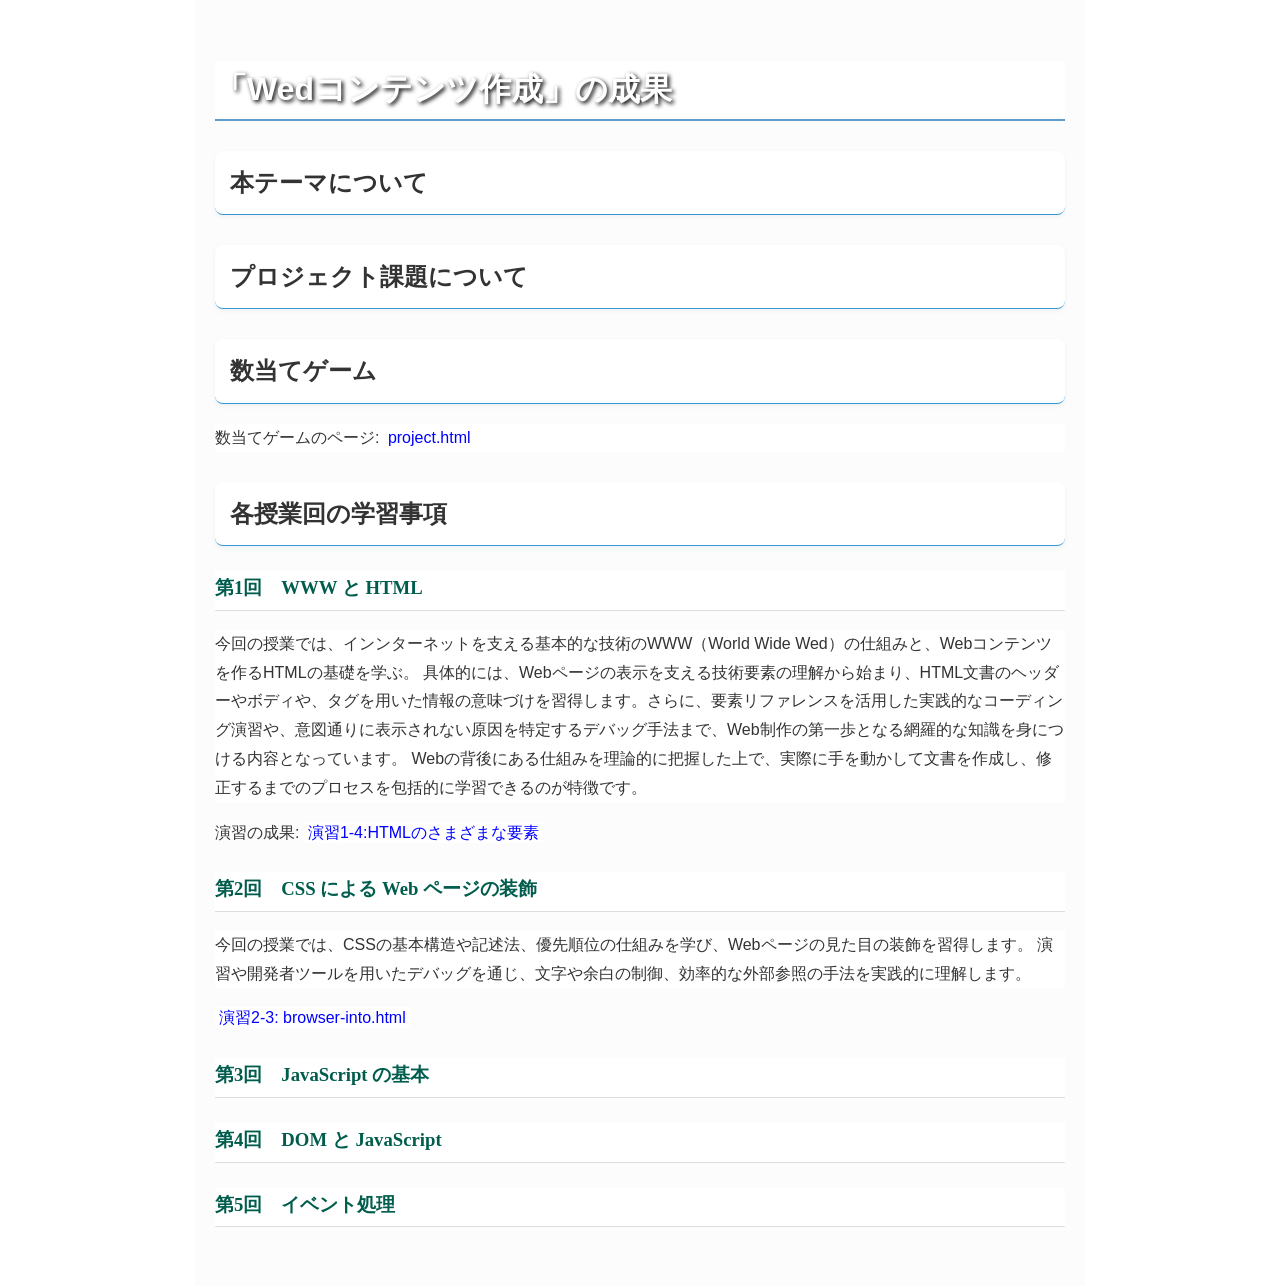
==== index.html @ 0140503f "第3回目演習課題" ====
<!DOCTYPE html>
<html>
  <head>
    <meta charset="utf-8">
    <title>My test page</title>
    <link rel="stylesheet" href="style.css">
  </head>
  <body>
    <h1>「Wedコンテンツ作成」の成果</h1>
    <h2>本テーマについて</h2>
    
    <h2>プロジェクト課題について</h2>

    <h2>数当てゲーム</h2>
    <p>
    数当てゲームのページ:
    <a href="project.html">project.html</a>
    </p>
    <h2>各授業回の学習事項</h2>
    <h3>第1回　WWW と HTML</h3>
    <p>
    今回の授業では、インンターネットを支える基本的な技術のWWW（World Wide Wed）の仕組みと、Webコンテンツを作るHTMLの基礎を学ぶ。
    具体的には、Webページの表示を支える技術要素の理解から始まり、HTML文書のヘッダーやボディや、タグを用いた情報の意味づけを習得します。さらに、要素リファレンスを活用した実践的なコーディング演習や、意図通りに表示されない原因を特定するデバッグ手法まで、Web制作の第一歩となる網羅的な知識を身につける内容となっています。
    Webの背後にある仕組みを理論的に把握した上で、実際に手を動かして文書を作成し、修正するまでのプロセスを包括的に学習できるのが特徴です。
    </p>
    演習の成果:
    <a href="practice-html/elements.html">演習1-4:HTMLのさまざまな要素</a>
    <h3>第2回　CSS による Web ページの装飾</h3>
    <p>
      今回の授業では、CSSの基本構造や記述法、優先順位の仕組みを学び、Webページの見た目の装飾を習得します。
      演習や開発者ツールを用いたデバッグを通じ、文字や余白の制御、効率的な外部参照の手法を実践的に理解します。
    </p>
    <a href="practice-css/browser-intro.html">演習2-3: browser-into.html</a>
    <h3>第3回　JavaScript の基本</h3>
    <h3>第4回　DOM と JavaScript</h3>
    <h3>第5回　イベント処理</h3>
  </body>
</html>
---- style.css ----
* {
    background-color: white;
}

body {
    
    max-width: 850px;
    margin: 0 auto;
    padding: 40px 20px;
    
    
    font-family: "Helvetica Neue", Arial, "Hiragino Kaku Gothic ProN", "Hiragino Sans", Meiryo, sans-serif;
    background-color: #fcfcfc;
    color: #333;
    line-height: 1.8;
}

h1 {
    color: white;
    text-shadow: 2px 2px 4px black;
    border-bottom: solid rgb(96, 157, 206) 2px;
}

h2 {
    background: #fff;
    border-bottom: 1px solid #3498db;
    border-radius: 8px;
    padding: 10px 15px;
    margin-top: 30px;
    box-shadow: 0 2px 5px rgba(0,0,0,0.05);
    
}

h3 {
    color: #005d4d;
    font-family: italic;
    border-bottom: 1px solid #ddd;
    padding-bottom: 5px;
    margin-top: 25px;
}

a {
    transition: all 0.3s ease;
    text-decoration: none;
    padding: 2px 4px;
    border-radius: 3px;
}

a:link {
    color: blue;
}

a:visited {
    color: rebeccapurple;
}

a:hover {
    text-decoration: none;
}
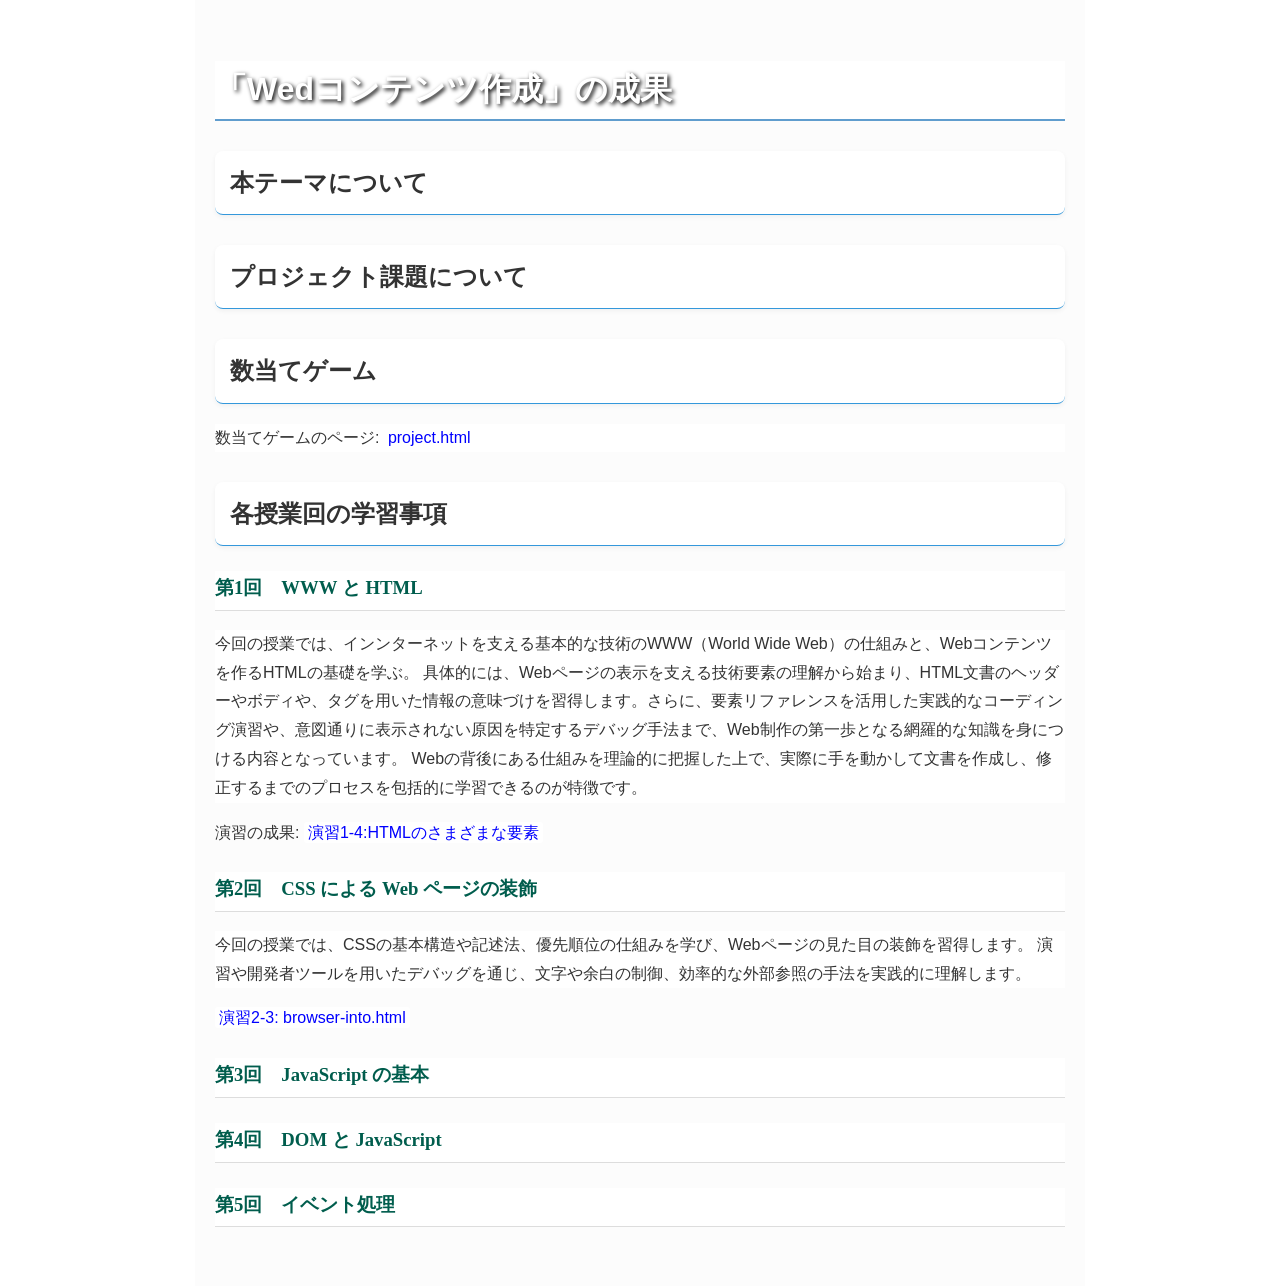
==== commit d5ee2868: "第3回目演習課題" ====
--- a/index.html
+++ b/index.html
@@ -19,7 +19,7 @@
     <h2>各授業回の学習事項</h2>
     <h3>第1回　WWW と HTML</h3>
     <p>
-    今回の授業では、インンターネットを支える基本的な技術のWWW（World Wide Wed）の仕組みと、Webコンテンツを作るHTMLの基礎を学ぶ。
+    今回の授業では、インンターネットを支える基本的な技術のWWW（World Wide Web）の仕組みと、Webコンテンツを作るHTMLの基礎を学ぶ。
     具体的には、Webページの表示を支える技術要素の理解から始まり、HTML文書のヘッダーやボディや、タグを用いた情報の意味づけを習得します。さらに、要素リファレンスを活用した実践的なコーディング演習や、意図通りに表示されない原因を特定するデバッグ手法まで、Web制作の第一歩となる網羅的な知識を身につける内容となっています。
     Webの背後にある仕組みを理論的に把握した上で、実際に手を動かして文書を作成し、修正するまでのプロセスを包括的に学習できるのが特徴です。
     </p>
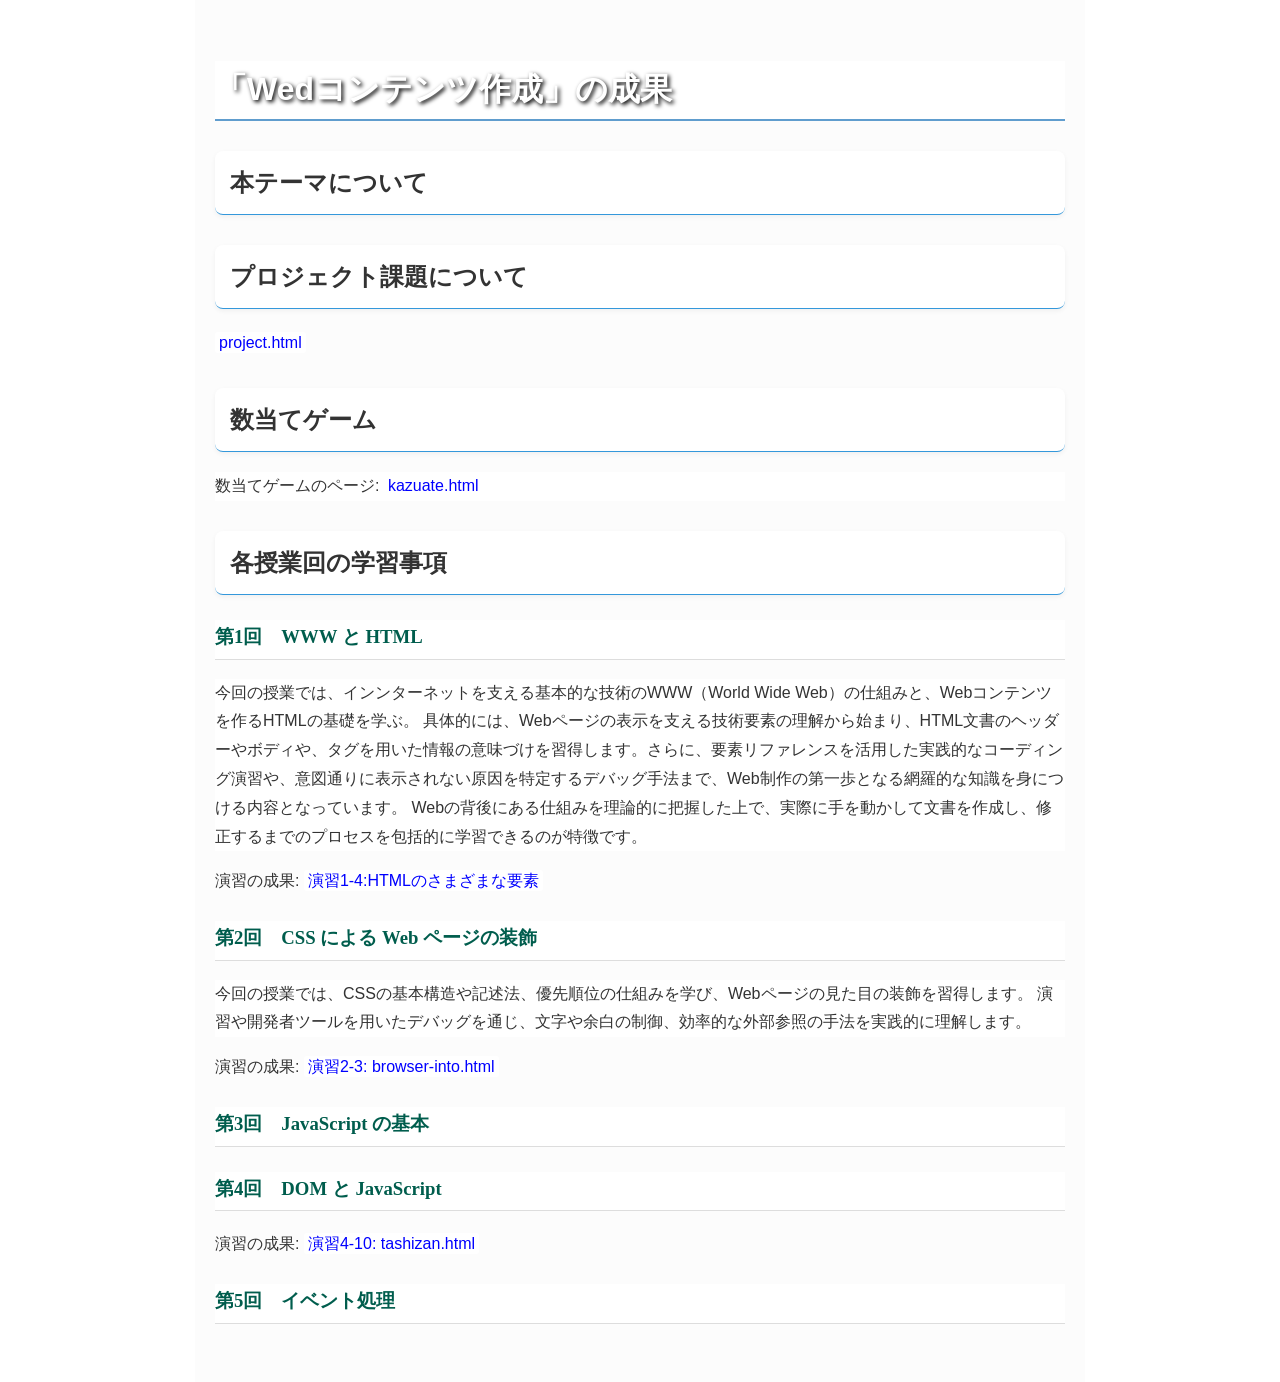
==== commit 6333ac4a: "4-2" ====
--- a/index.html
+++ b/index.html
@@ -10,11 +10,12 @@
     <h2>本テーマについて</h2>
     
     <h2>プロジェクト課題について</h2>
-
+    <a href="project.html">project.html</a>
     <h2>数当てゲーム</h2>
     <p>
     数当てゲームのページ:
-    <a href="project.html">project.html</a>
+    <a href="kazuate.html">kazuate.html</a>
+    
     </p>
     <h2>各授業回の学習事項</h2>
     <h3>第1回　WWW と HTML</h3>
@@ -30,9 +31,18 @@
       今回の授業では、CSSの基本構造や記述法、優先順位の仕組みを学び、Webページの見た目の装飾を習得します。
       演習や開発者ツールを用いたデバッグを通じ、文字や余白の制御、効率的な外部参照の手法を実践的に理解します。
     </p>
+    演習の成果:
     <a href="practice-css/browser-intro.html">演習2-3: browser-into.html</a>
     <h3>第3回　JavaScript の基本</h3>
+    <p>
+
+    </p>
     <h3>第4回　DOM と JavaScript</h3>
+    <p>
+
+    </p>
+    演習の成果:
+    <a href="practice-eventdom/tashizan.html">演習4-10: tashizan.html</a>
     <h3>第5回　イベント処理</h3>
   </body>
 </html>
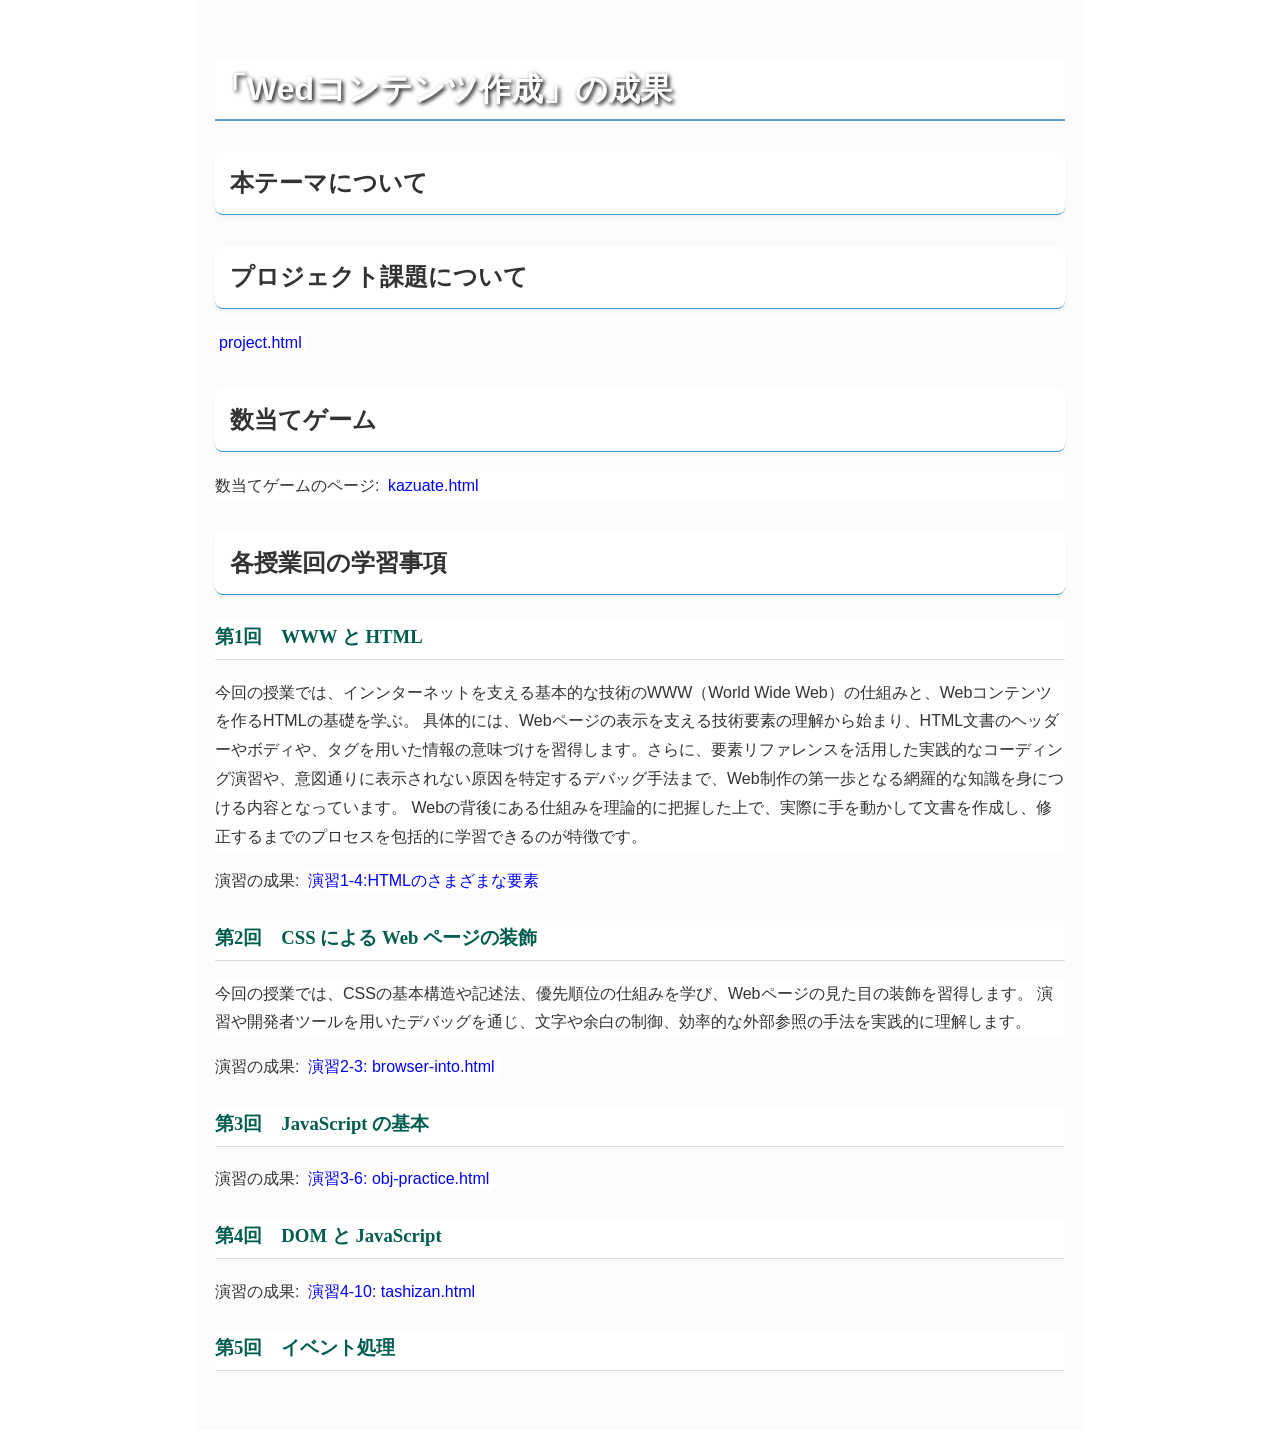
==== commit 728dd7f0: "5-1" ====
--- a/index.html
+++ b/index.html
@@ -15,7 +15,7 @@
     <p>
     数当てゲームのページ:
     <a href="kazuate.html">kazuate.html</a>
-    
+
     </p>
     <h2>各授業回の学習事項</h2>
     <h3>第1回　WWW と HTML</h3>
@@ -37,6 +37,8 @@
     <p>
 
     </p>
+    演習の成果:
+    <a href="practice-js/obj-practice.html">演習3-6: obj-practice.html</a>
     <h3>第4回　DOM と JavaScript</h3>
     <p>
 
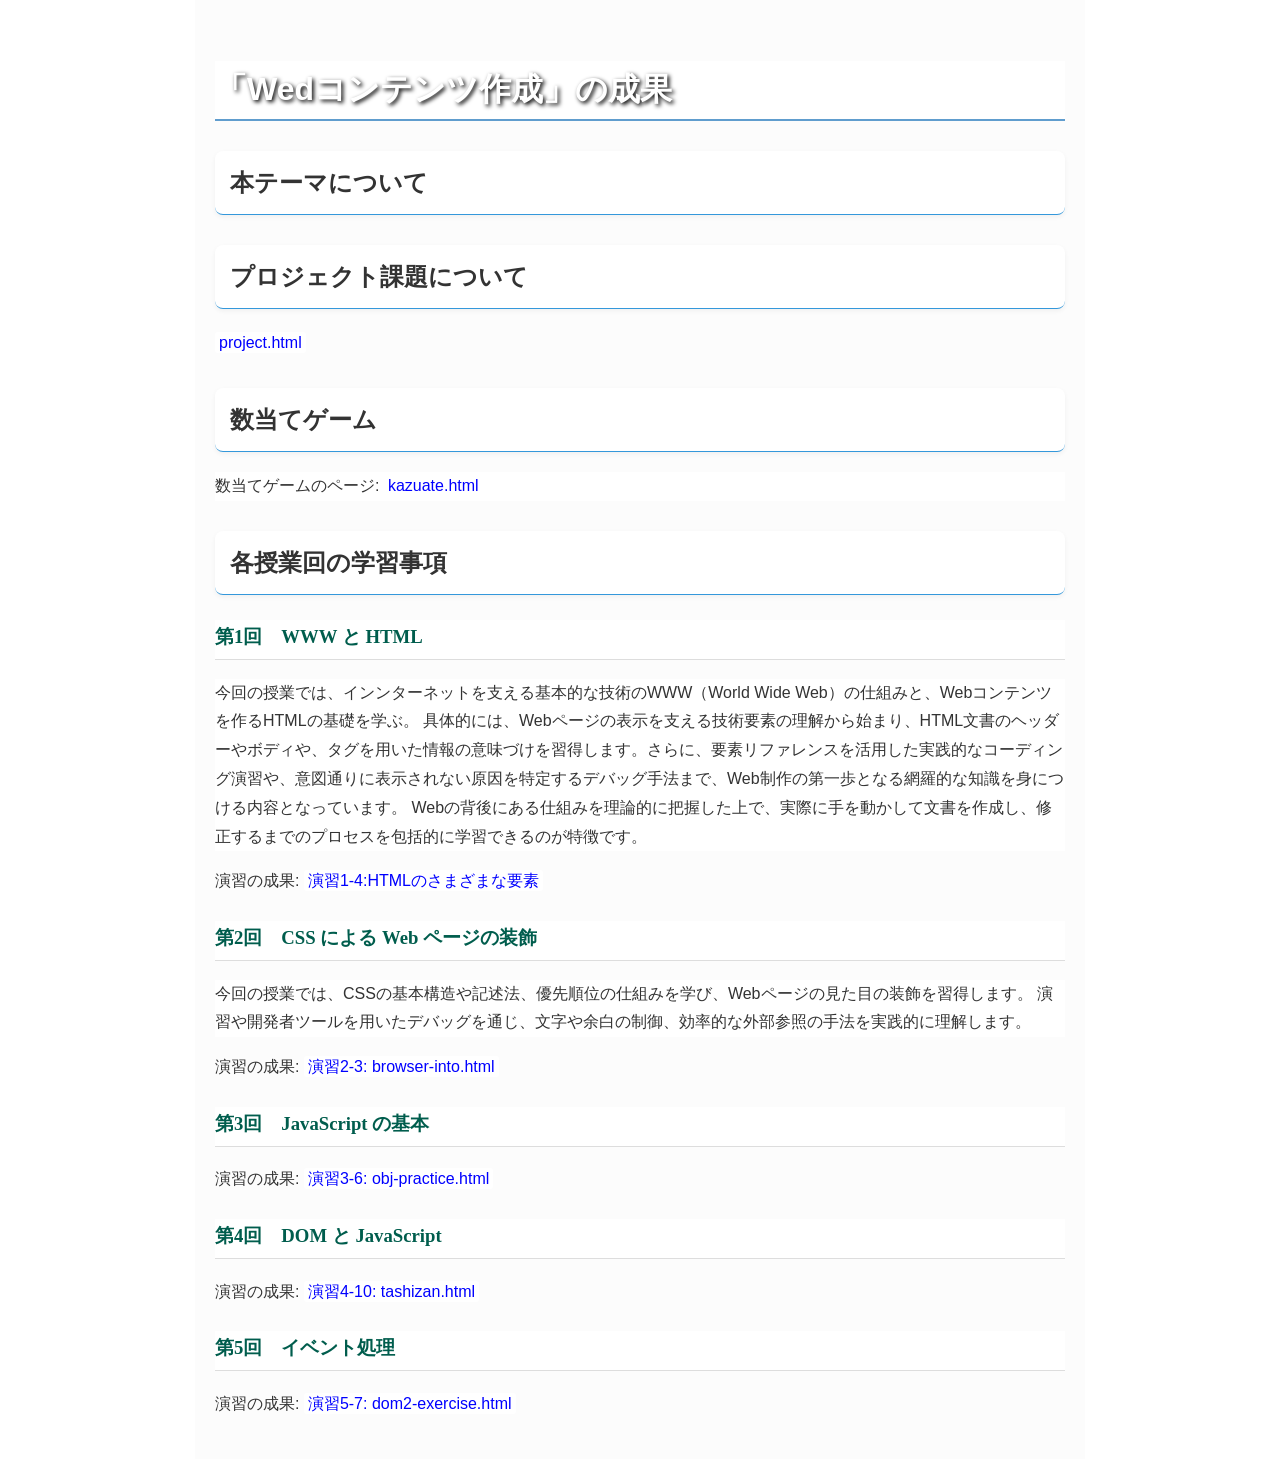
==== commit 58b1d523: "5-3" ====
--- a/index.html
+++ b/index.html
@@ -35,7 +35,7 @@
     <a href="practice-css/browser-intro.html">演習2-3: browser-into.html</a>
     <h3>第3回　JavaScript の基本</h3>
     <p>
-
+    
     </p>
     演習の成果:
     <a href="practice-js/obj-practice.html">演習3-6: obj-practice.html</a>
@@ -46,5 +46,10 @@
     演習の成果:
     <a href="practice-eventdom/tashizan.html">演習4-10: tashizan.html</a>
     <h3>第5回　イベント処理</h3>
+    <p>
+
+    </p>
+    演習の成果: 
+    <a href="practice-dom2/dom2-exercise.html">演習5-7: dom2-exercise.html</a>
   </body>
 </html>
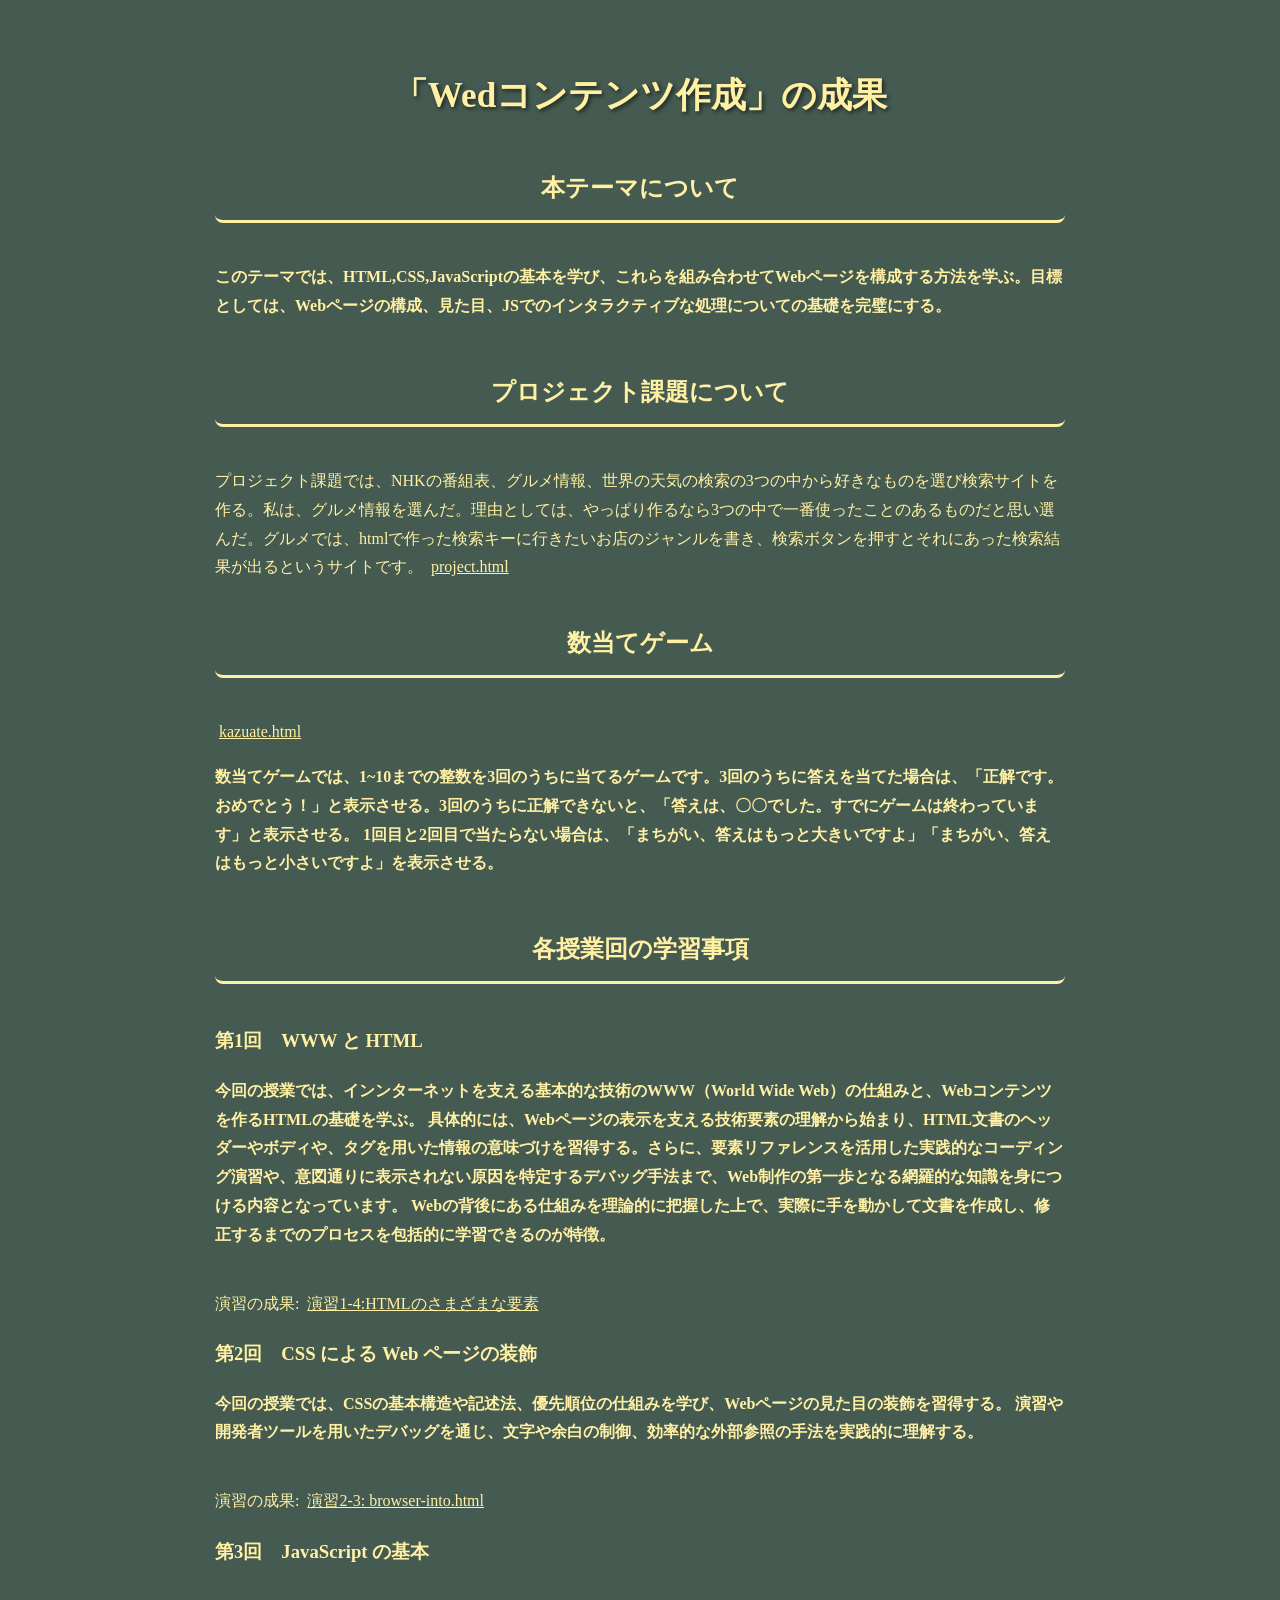
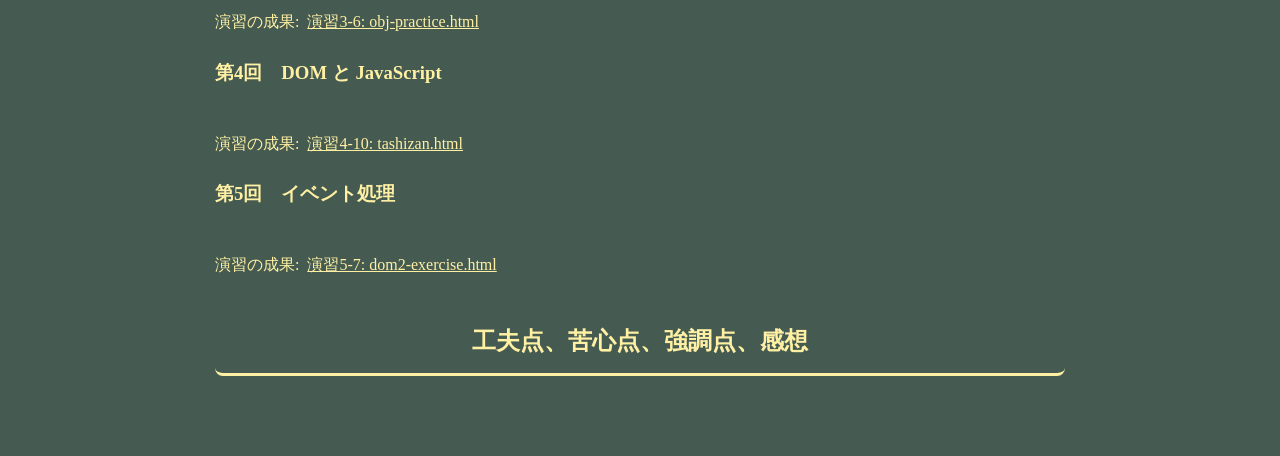
==== commit 89673969: "5-4" ====
--- a/index.html
+++ b/index.html
@@ -8,34 +8,34 @@
   <body>
     <h1>「Wedコンテンツ作成」の成果</h1>
     <h2>本テーマについて</h2>
-    
+    <p>このテーマでは、HTML,CSS,JavaScriptの基本を学び、これらを組み合わせてWebページを構成する方法を学ぶ。目標としては、Webページの構成、見た目、JSでのインタラクティブな処理についての基礎を完璧にする。</p>
     <h2>プロジェクト課題について</h2>
+    プロジェクト課題では、NHKの番組表、グルメ情報、世界の天気の検索の3つの中から好きなものを選び検索サイトを作る。私は、グルメ情報を選んだ。理由としては、やっぱり作るなら3つの中で一番使ったことのあるものだと思い選んだ。グルメでは、htmlで作った検索キーに行きたいお店のジャンルを書き、検索ボタンを押すとそれにあった検索結果が出るというサイトです。
     <a href="project.html">project.html</a>
-    <h2>数当てゲーム</h2>
+    <h2>数当てゲーム</h2><a href="kazuate.html">kazuate.html</a>
     <p>
-    数当てゲームのページ:
-    <a href="kazuate.html">kazuate.html</a>
-
+      数当てゲームでは、1~10までの整数を3回のうちに当てるゲームです。3回のうちに答えを当てた場合は、「正解です。おめでとう！」と表示させる。3回のうちに正解できないと、「答えは、〇〇でした。すでにゲームは終わっています」と表示させる。
+      1回目と2回目で当たらない場合は、「まちがい、答えはもっと大きいですよ」「まちがい、答えはもっと小さいですよ」を表示させる。
     </p>
     <h2>各授業回の学習事項</h2>
     <h3>第1回　WWW と HTML</h3>
     <p>
     今回の授業では、インンターネットを支える基本的な技術のWWW（World Wide Web）の仕組みと、Webコンテンツを作るHTMLの基礎を学ぶ。
-    具体的には、Webページの表示を支える技術要素の理解から始まり、HTML文書のヘッダーやボディや、タグを用いた情報の意味づけを習得します。さらに、要素リファレンスを活用した実践的なコーディング演習や、意図通りに表示されない原因を特定するデバッグ手法まで、Web制作の第一歩となる網羅的な知識を身につける内容となっています。
-    Webの背後にある仕組みを理論的に把握した上で、実際に手を動かして文書を作成し、修正するまでのプロセスを包括的に学習できるのが特徴です。
+    具体的には、Webページの表示を支える技術要素の理解から始まり、HTML文書のヘッダーやボディや、タグを用いた情報の意味づけを習得する。さらに、要素リファレンスを活用した実践的なコーディング演習や、意図通りに表示されない原因を特定するデバッグ手法まで、Web制作の第一歩となる網羅的な知識を身につける内容となっています。
+    Webの背後にある仕組みを理論的に把握した上で、実際に手を動かして文書を作成し、修正するまでのプロセスを包括的に学習できるのが特徴。
     </p>
     演習の成果:
     <a href="practice-html/elements.html">演習1-4:HTMLのさまざまな要素</a>
     <h3>第2回　CSS による Web ページの装飾</h3>
     <p>
-      今回の授業では、CSSの基本構造や記述法、優先順位の仕組みを学び、Webページの見た目の装飾を習得します。
-      演習や開発者ツールを用いたデバッグを通じ、文字や余白の制御、効率的な外部参照の手法を実践的に理解します。
+      今回の授業では、CSSの基本構造や記述法、優先順位の仕組みを学び、Webページの見た目の装飾を習得する。
+      演習や開発者ツールを用いたデバッグを通じ、文字や余白の制御、効率的な外部参照の手法を実践的に理解する。
     </p>
     演習の成果:
     <a href="practice-css/browser-intro.html">演習2-3: browser-into.html</a>
     <h3>第3回　JavaScript の基本</h3>
     <p>
-    
+      
     </p>
     演習の成果:
     <a href="practice-js/obj-practice.html">演習3-6: obj-practice.html</a>
@@ -51,5 +51,9 @@
     </p>
     演習の成果: 
     <a href="practice-dom2/dom2-exercise.html">演習5-7: dom2-exercise.html</a>
+    <h2>工夫点、苦心点、強調点、感想</h2>
+    <p>
+      
+    </p>
   </body>
 </html>
--- a/style.css
+++ b/style.css
@@ -1,59 +1,133 @@
-* {
-    background-color: white;
-}
-
 body {
-    
     max-width: 850px;
     margin: 0 auto;
     padding: 40px 20px;
-    
-    
-    font-family: "Helvetica Neue", Arial, "Hiragino Kaku Gothic ProN", "Hiragino Sans", Meiryo, sans-serif;
-    background-color: #fcfcfc;
-    color: #333;
+    font-family: "ヒラギノ明朝 ProN", "Hiragino Mincho ProN", "Yu Mincho", "遊明朝", "MS P明朝", serif;
+
+    background-color: #455B51; 
+    color: #fff0A4;
     line-height: 1.8;
 }
 
 h1 {
-    color: white;
-    text-shadow: 2px 2px 4px black;
-    border-bottom: solid rgb(96, 157, 206) 2px;
+    text-align: center;
+    color: #fff0A4;
+    text-shadow: 2px 2px 4px rgba(0, 0, 0, 0.6);
+    font-size: 2.2rem;
+    margin-bottom: 10px;
 }
 
 h2 {
-    background: #fff;
-    border-bottom: 1px solid #3498db;
+    font-size: 1.5rem;
+    color: #fff0A4;
+    text-align: center;
+    border-bottom: 3px solid #fff0A4;
     border-radius: 8px;
     padding: 10px 15px;
     margin-top: 30px;
-    box-shadow: 0 2px 5px rgba(0,0,0,0.05);
-    
+    margin-bottom: 40px;
 }
 
-h3 {
-    color: #005d4d;
-    font-family: italic;
-    border-bottom: 1px solid #ddd;
+p {
+    margin-bottom: 40px;
+    font-weight: bold;
+}
+
+input#kazu {
+    padding: 8px 15px;
+    border: 2px solid #fff0A4;    
+    border-radius: 20px;
+    background-color: #33443c;
+    color: #fff0A4; 
+    outline: none;
+    font-size: 0.9rem;
+    margin-right: 8px;
+}
+
+button#kensaku {
+    padding: 8px 24px;
+    background-color: #fff0A4;
+    color: #455B51;    
+    border: none;
+    border-radius: 20px;
+    font-weight: bold;
+    cursor: pointer;
+    transition: all 0.2s ease;
+}
+
+/* ボタンにマウスを乗せたとき */
+button#kensaku:hover {
+    background-color: #e6d893;  
+    transform: scale(1.05);  
+}
+
+
+.shop-card {
+    background: #394b42;          
+    border: 1px solid rgba(255, 240, 164, 0.2); 
+    border-radius: 12px;
+    padding: 25px;
+    margin-bottom: 25px;
+    box-shadow: 0 4px 20px rgba(0, 0, 0, 0.2);
+    display: flex;
+    gap: 25px;
+    transition: transform 0.3s ease, box-shadow 0.3s ease;
+}
+
+.shop-card:hover {
+    transform: translateY(-4px);
+    box-shadow: 0 8px 25px rgba(0, 0, 0, 0.4);
+}
+
+/* お店の写真 */
+.shop-card img {
+    border-radius: 8px;
+    object-fit: cover;
+    width: 200px;
+    height: 150px;
+    border: 1px solid rgba(255, 240, 164, 0.1);
+}
+
+.shop-info {
+    flex: 1;
+}
+
+/* 店名 */
+.shop-card h3 {
+    margin-top: 0;
+    margin-bottom: 15px;
+    font-size: 1.3rem;
+    color: #fff0A4;
+    font-style: italic;          
+    border-bottom: 1px solid rgba(255, 240, 164, 0.3); 
     padding-bottom: 5px;
-    margin-top: 25px;
+}
+
+ul {
+    list-style: none;
+    padding: 0;
+    margin: 0;
+}
+
+li {
+    font-size: 0.9rem;
+    margin-bottom: 8px;
+    color: #e0d69b;              
+}
+
+li::before {
+    content: "✨ ";
+    font-size: 0.8rem;
+    margin-right: 6px;
 }
 
 a {
+    size: 0.3em;
     transition: all 0.3s ease;
     text-decoration: none;
     padding: 2px 4px;
     border-radius: 3px;
 }
-
-a:link {
-    color: blue;
-}
-
-a:visited {
-    color: rebeccapurple;
-}
-
-a:hover {
-    text-decoration: none;
-}+a:link { color: #fff0A4; text-decoration: underline; }
+a:visited { color: #bfae76; }
+a:hover { background-color: rgba(255, 240, 164, 0.1); }
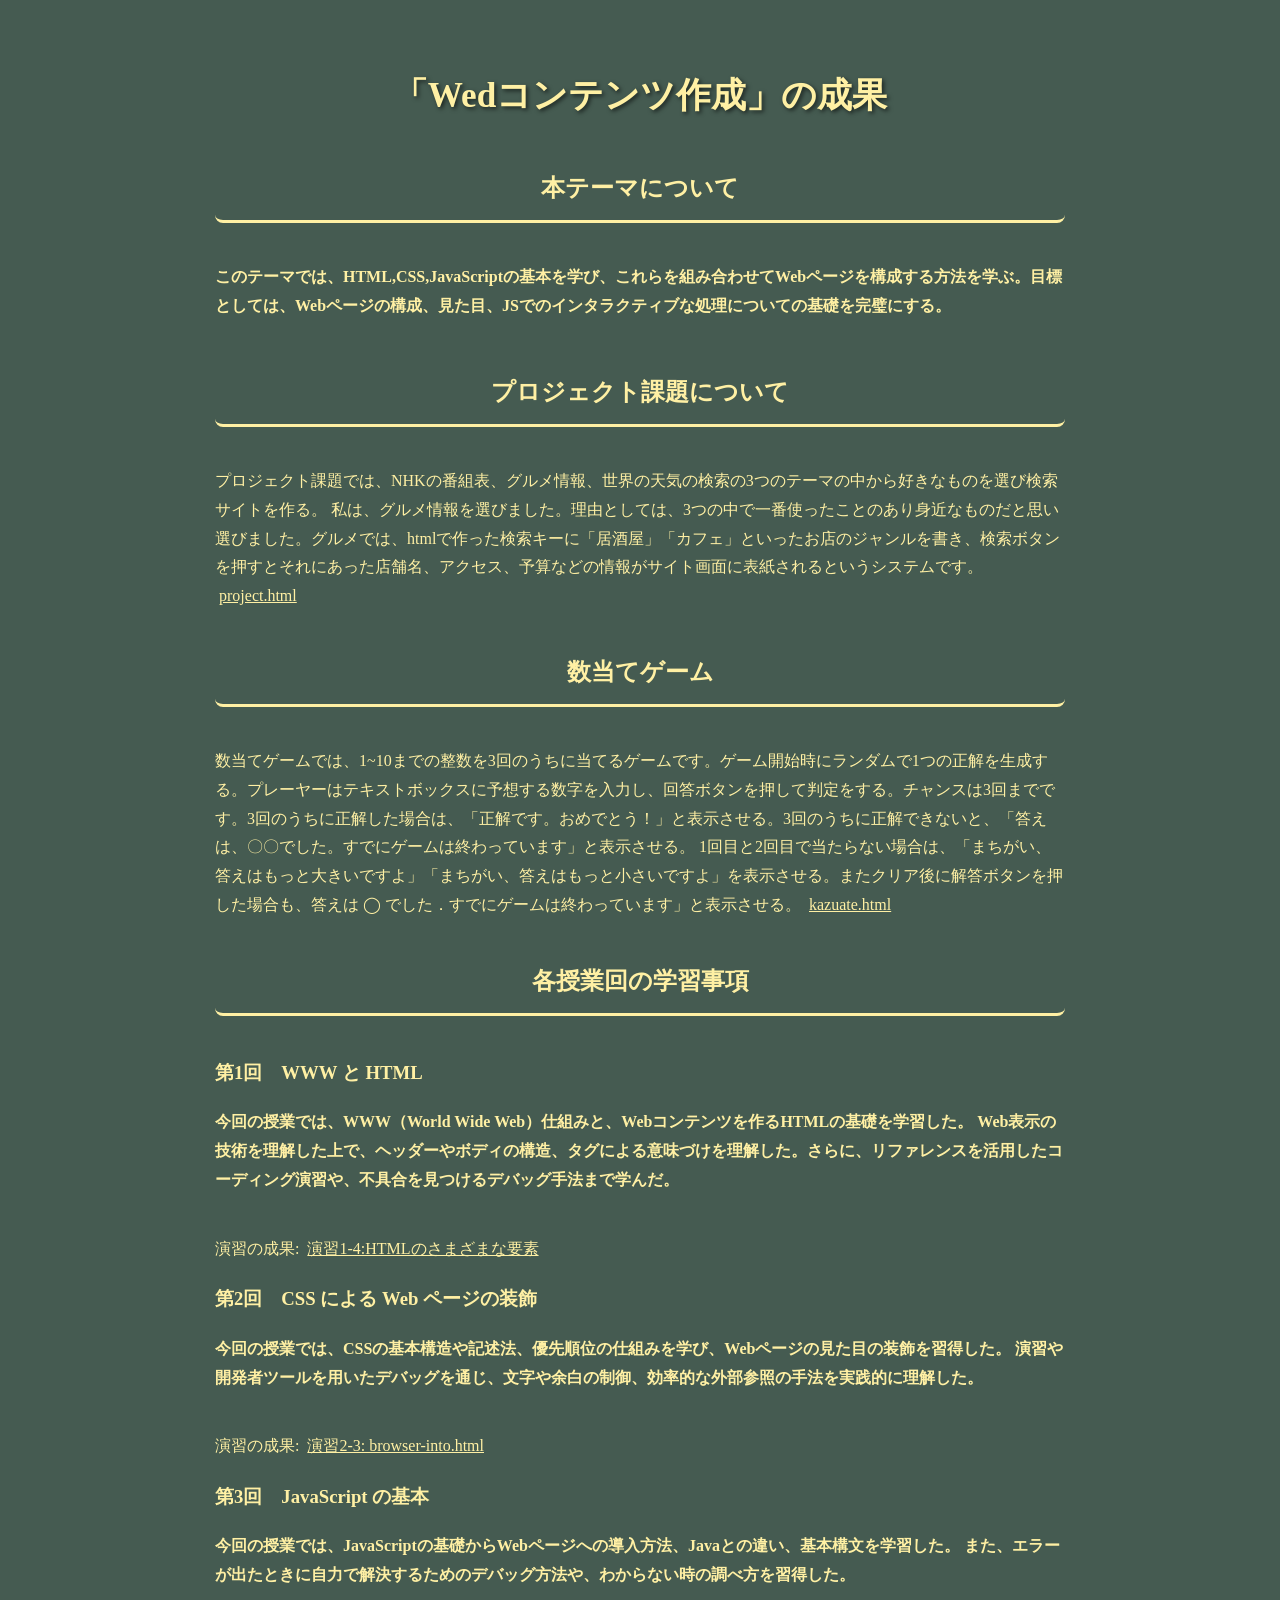
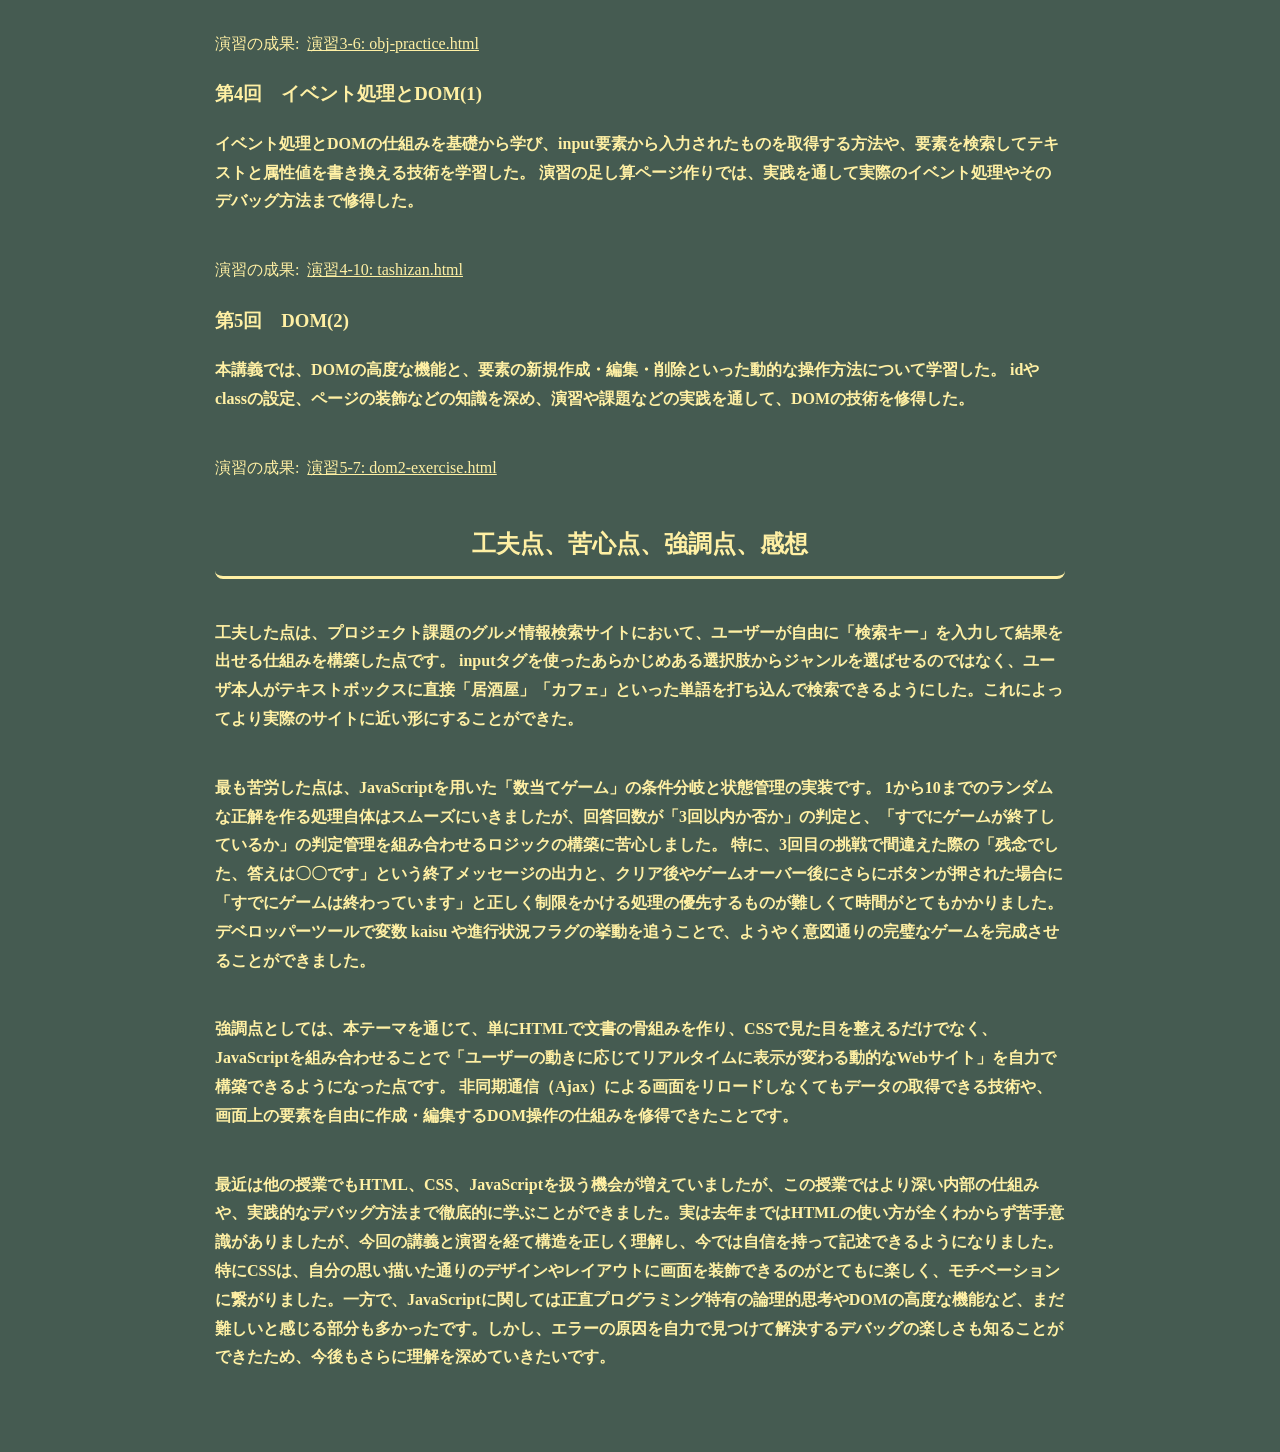
==== commit 3a4000d0: "6-1" ====
--- a/index.html
+++ b/index.html
@@ -10,50 +10,72 @@
     <h2>本テーマについて</h2>
     <p>このテーマでは、HTML,CSS,JavaScriptの基本を学び、これらを組み合わせてWebページを構成する方法を学ぶ。目標としては、Webページの構成、見た目、JSでのインタラクティブな処理についての基礎を完璧にする。</p>
     <h2>プロジェクト課題について</h2>
-    プロジェクト課題では、NHKの番組表、グルメ情報、世界の天気の検索の3つの中から好きなものを選び検索サイトを作る。私は、グルメ情報を選んだ。理由としては、やっぱり作るなら3つの中で一番使ったことのあるものだと思い選んだ。グルメでは、htmlで作った検索キーに行きたいお店のジャンルを書き、検索ボタンを押すとそれにあった検索結果が出るというサイトです。
+    プロジェクト課題では、NHKの番組表、グルメ情報、世界の天気の検索の3つのテーマの中から好きなものを選び検索サイトを作る。
+    私は、グルメ情報を選びました。理由としては、3つの中で一番使ったことのあり身近なものだと思い選びました。グルメでは、htmlで作った検索キーに「居酒屋」「カフェ」といったお店のジャンルを書き、検索ボタンを押すとそれにあった店舗名、アクセス、予算などの情報がサイト画面に表紙されるというシステムです。
     <a href="project.html">project.html</a>
-    <h2>数当てゲーム</h2><a href="kazuate.html">kazuate.html</a>
-    <p>
-      数当てゲームでは、1~10までの整数を3回のうちに当てるゲームです。3回のうちに答えを当てた場合は、「正解です。おめでとう！」と表示させる。3回のうちに正解できないと、「答えは、〇〇でした。すでにゲームは終わっています」と表示させる。
-      1回目と2回目で当たらない場合は、「まちがい、答えはもっと大きいですよ」「まちがい、答えはもっと小さいですよ」を表示させる。
-    </p>
+    <h2>数当てゲーム</h2>
+    数当てゲームでは、1~10までの整数を3回のうちに当てるゲームです。ゲーム開始時にランダムで1つの正解を生成する。プレーヤーはテキストボックスに予想する数字を入力し、回答ボタンを押して判定をする。チャンスは3回までです。3回のうちに正解した場合は、「正解です。おめでとう！」と表示させる。3回のうちに正解できないと、「答えは、〇〇でした。すでにゲームは終わっています」と表示させる。
+    1回目と2回目で当たらない場合は、「まちがい、答えはもっと大きいですよ」「まちがい、答えはもっと小さいですよ」を表示させる。またクリア後に解答ボタンを押した場合も、答えは ◯ でした．すでにゲームは終わっています」と表示させる。
+    <a href="kazuate.html">kazuate.html</a>
+
     <h2>各授業回の学習事項</h2>
     <h3>第1回　WWW と HTML</h3>
     <p>
-    今回の授業では、インンターネットを支える基本的な技術のWWW（World Wide Web）の仕組みと、Webコンテンツを作るHTMLの基礎を学ぶ。
-    具体的には、Webページの表示を支える技術要素の理解から始まり、HTML文書のヘッダーやボディや、タグを用いた情報の意味づけを習得する。さらに、要素リファレンスを活用した実践的なコーディング演習や、意図通りに表示されない原因を特定するデバッグ手法まで、Web制作の第一歩となる網羅的な知識を身につける内容となっています。
-    Webの背後にある仕組みを理論的に把握した上で、実際に手を動かして文書を作成し、修正するまでのプロセスを包括的に学習できるのが特徴。
+    今回の授業では、WWW（World Wide Web）仕組みと、Webコンテンツを作るHTMLの基礎を学習した。
+    Web表示の技術を理解した上で、ヘッダーやボディの構造、タグによる意味づけを理解した。さらに、リファレンスを活用したコーディング演習や、不具合を見つけるデバッグ手法まで学んだ。
     </p>
     演習の成果:
     <a href="practice-html/elements.html">演習1-4:HTMLのさまざまな要素</a>
+
     <h3>第2回　CSS による Web ページの装飾</h3>
     <p>
-      今回の授業では、CSSの基本構造や記述法、優先順位の仕組みを学び、Webページの見た目の装飾を習得する。
-      演習や開発者ツールを用いたデバッグを通じ、文字や余白の制御、効率的な外部参照の手法を実践的に理解する。
+      今回の授業では、CSSの基本構造や記述法、優先順位の仕組みを学び、Webページの見た目の装飾を習得した。
+      演習や開発者ツールを用いたデバッグを通じ、文字や余白の制御、効率的な外部参照の手法を実践的に理解した。
     </p>
     演習の成果:
     <a href="practice-css/browser-intro.html">演習2-3: browser-into.html</a>
+    
     <h3>第3回　JavaScript の基本</h3>
     <p>
-      
+      今回の授業では、JavaScriptの基礎からWebページへの導入方法、Javaとの違い、基本構文を学習した。
+      また、エラーが出たときに自力で解決するためのデバッグ方法や、わからない時の調べ方を習得した。
     </p>
     演習の成果:
     <a href="practice-js/obj-practice.html">演習3-6: obj-practice.html</a>
-    <h3>第4回　DOM と JavaScript</h3>
+    
+    <h3>第4回　イベント処理とDOM(1)</h3>
     <p>
-
+      イベント処理とDOMの仕組みを基礎から学び、input要素から入力されたものを取得する方法や、要素を検索してテキストと属性値を書き換える技術を学習した。
+      演習の足し算ページ作りでは、実践を通して実際のイベント処理やそのデバッグ方法まで修得した。
     </p>
     演習の成果:
     <a href="practice-eventdom/tashizan.html">演習4-10: tashizan.html</a>
-    <h3>第5回　イベント処理</h3>
+    
+    <h3>第5回　DOM(2)</h3>
     <p>
-
+      本講義では、DOMの高度な機能と、要素の新規作成・編集・削除といった動的な操作方法について学習した。
+      idやclassの設定、ページの装飾などの知識を深め、演習や課題などの実践を通して、DOMの技術を修得した。
     </p>
     演習の成果: 
     <a href="practice-dom2/dom2-exercise.html">演習5-7: dom2-exercise.html</a>
     <h2>工夫点、苦心点、強調点、感想</h2>
     <p>
-      
+      工夫した点は、プロジェクト課題のグルメ情報検索サイトにおいて、ユーザーが自由に「検索キー」を入力して結果を出せる仕組みを構築した点です。
+      inputタグを使ったあらかじめある選択肢からジャンルを選ばせるのではなく、ユーザ本人がテキストボックスに直接「居酒屋」「カフェ」といった単語を打ち込んで検索できるようにした。これによってより実際のサイトに近い形にすることができた。
+    </p>
+    <p>
+      最も苦労した点は、JavaScriptを用いた「数当てゲーム」の条件分岐と状態管理の実装です。
+      1から10までのランダムな正解を作る処理自体はスムーズにいきましたが、回答回数が「3回以内か否か」の判定と、「すでにゲームが終了しているか」の判定管理を組み合わせるロジックの構築に苦心しました。
+      特に、3回目の挑戦で間違えた際の「残念でした、答えは〇〇です」という終了メッセージの出力と、クリア後やゲームオーバー後にさらにボタンが押された場合に「すでにゲームは終わっています」と正しく制限をかける処理の優先するものが難しくて時間がとてもかかりました。
+      デベロッパーツールで変数 kaisu や進行状況フラグの挙動を追うことで、ようやく意図通りの完璧なゲームを完成させることができました。
+      </p>
+      <p>
+      強調点としては、本テーマを通じて、単にHTMLで文書の骨組みを作り、CSSで見た目を整えるだけでなく、JavaScriptを組み合わせることで「ユーザーの動きに応じてリアルタイムに表示が変わる動的なWebサイト」を自力で構築できるようになった点です。
+      非同期通信（Ajax）による画面をリロードしなくてもデータの取得できる技術や、画面上の要素を自由に作成・編集するDOM操作の仕組みを修得できたことです。
+      </p>
+      <p>
+      最近は他の授業でもHTML、CSS、JavaScriptを扱う機会が増えていましたが、この授業ではより深い内部の仕組みや、実践的なデバッグ方法まで徹底的に学ぶことができました。実は去年まではHTMLの使い方が全くわからず苦手意識がありましたが、今回の講義と演習を経て構造を正しく理解し、今では自信を持って記述できるようになりました。
+      特にCSSは、自分の思い描いた通りのデザインやレイアウトに画面を装飾できるのがとてもに楽しく、モチベーションに繋がりました。一方で、JavaScriptに関しては正直プログラミング特有の論理的思考やDOMの高度な機能など、まだ難しいと感じる部分も多かったです。しかし、エラーの原因を自力で見つけて解決するデバッグの楽しさも知ることができたため、今後もさらに理解を深めていきたいです。
     </p>
   </body>
 </html>
--- a/style.css
+++ b/style.css
@@ -55,7 +55,6 @@
     transition: all 0.2s ease;
 }
 
-/* ボタンにマウスを乗せたとき */
 button#kensaku:hover {
     background-color: #e6d893;  
     transform: scale(1.05);  
@@ -79,7 +78,6 @@
     box-shadow: 0 8px 25px rgba(0, 0, 0, 0.4);
 }
 
-/* お店の写真 */
 .shop-card img {
     border-radius: 8px;
     object-fit: cover;
@@ -92,7 +90,7 @@
     flex: 1;
 }
 
-/* 店名 */
+
 .shop-card h3 {
     margin-top: 0;
     margin-bottom: 15px;
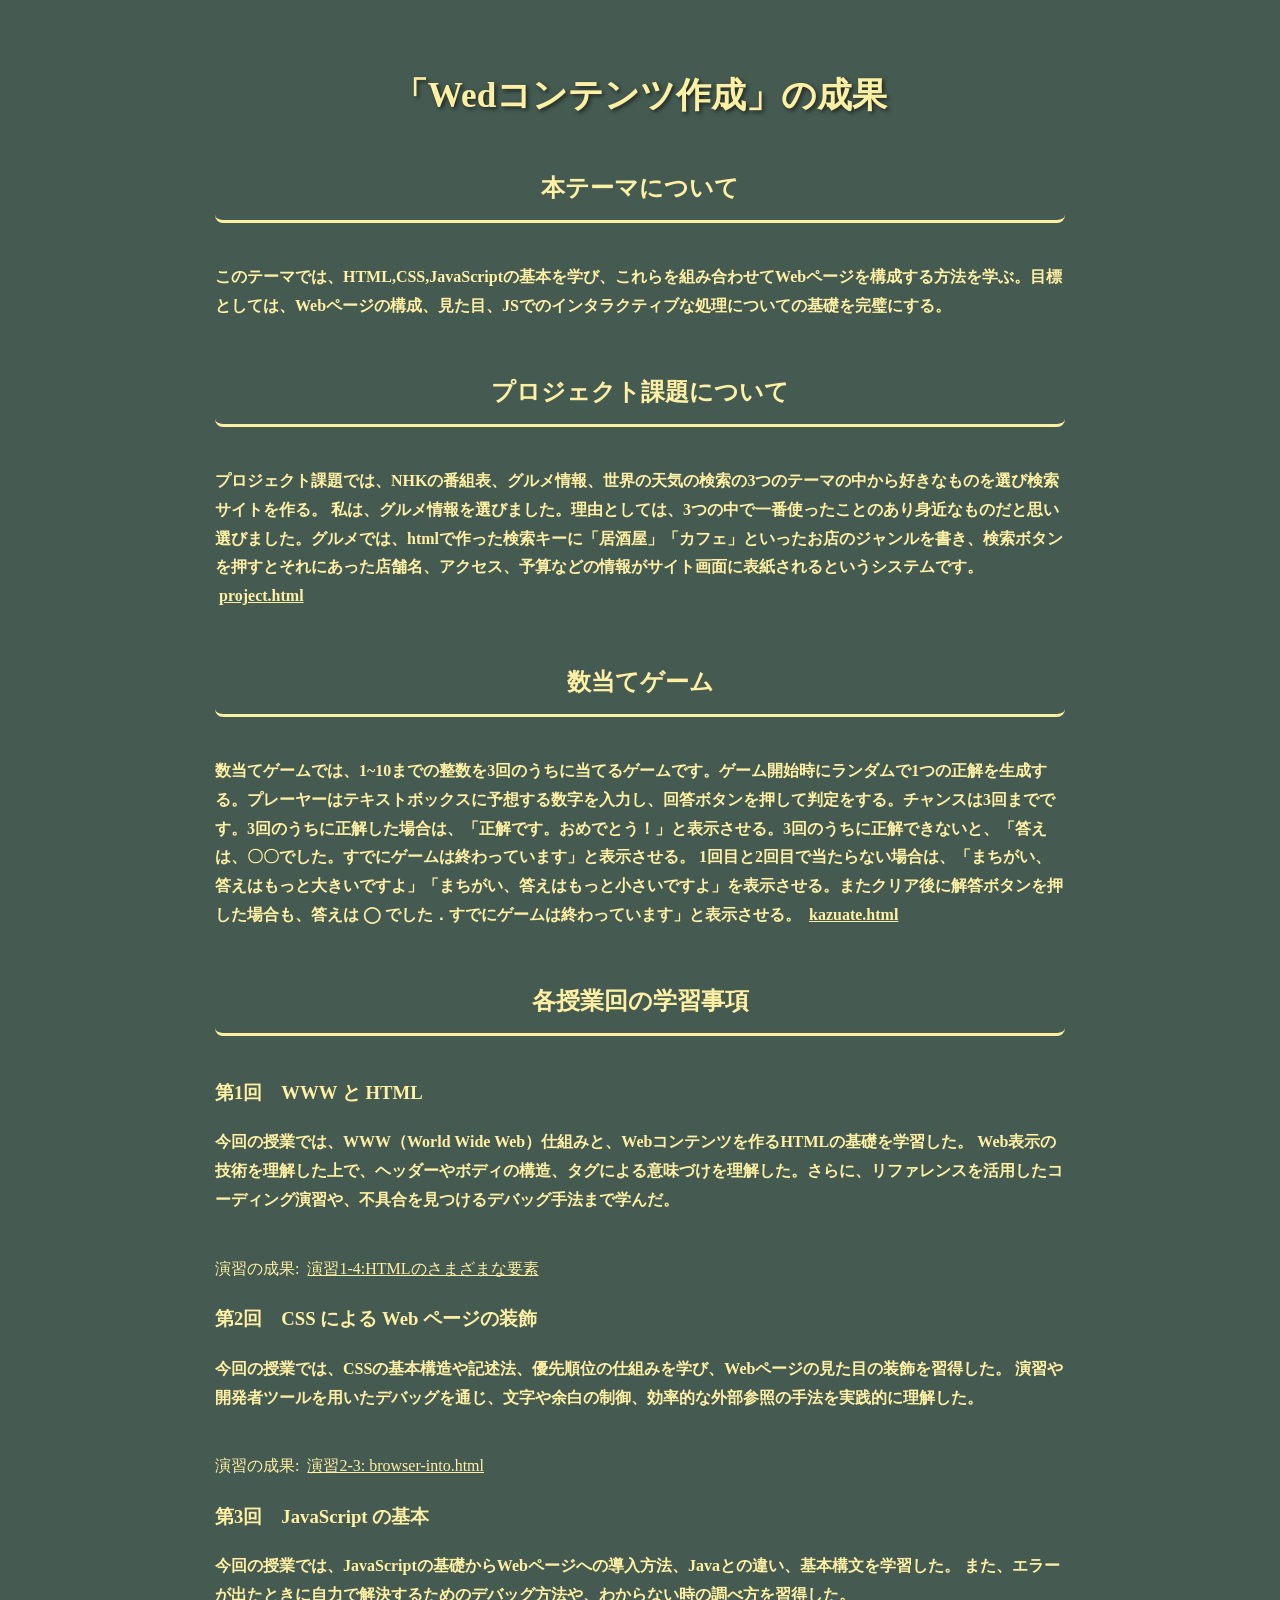
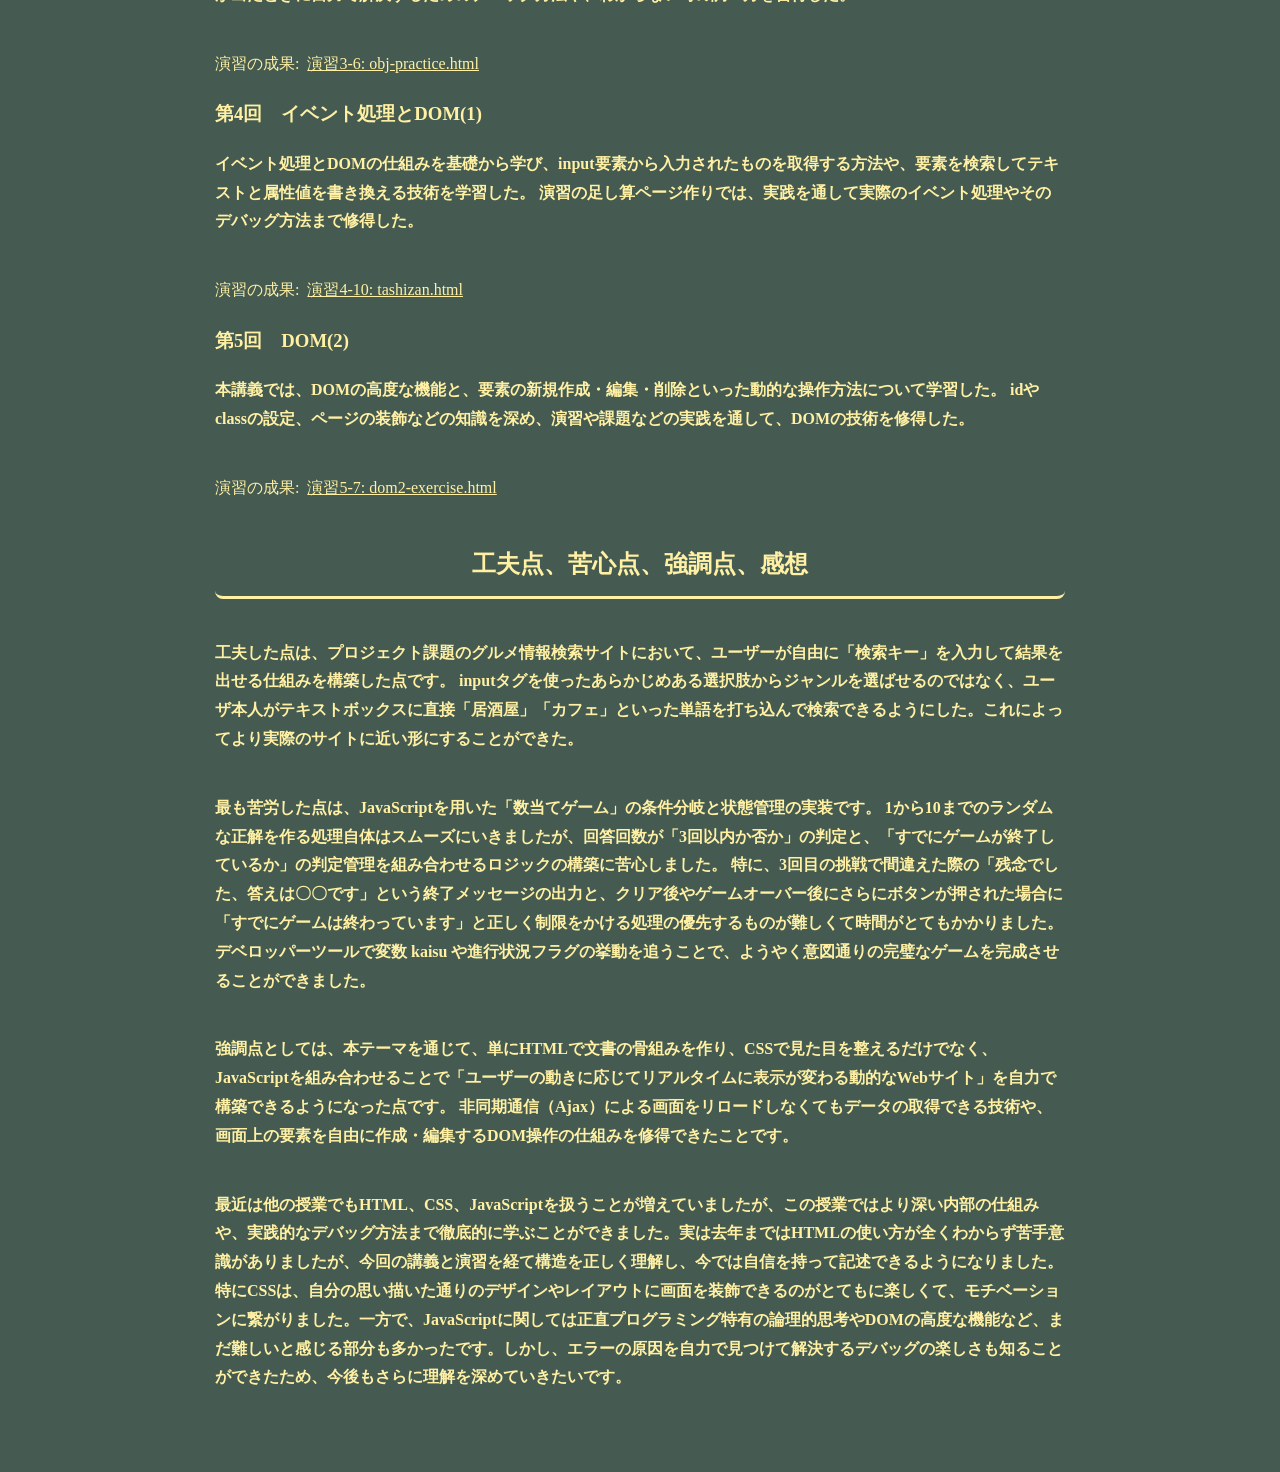
==== commit 4126578b: "6-2" ====
--- a/index.html
+++ b/index.html
@@ -10,14 +10,17 @@
     <h2>本テーマについて</h2>
     <p>このテーマでは、HTML,CSS,JavaScriptの基本を学び、これらを組み合わせてWebページを構成する方法を学ぶ。目標としては、Webページの構成、見た目、JSでのインタラクティブな処理についての基礎を完璧にする。</p>
     <h2>プロジェクト課題について</h2>
+    <p>
     プロジェクト課題では、NHKの番組表、グルメ情報、世界の天気の検索の3つのテーマの中から好きなものを選び検索サイトを作る。
     私は、グルメ情報を選びました。理由としては、3つの中で一番使ったことのあり身近なものだと思い選びました。グルメでは、htmlで作った検索キーに「居酒屋」「カフェ」といったお店のジャンルを書き、検索ボタンを押すとそれにあった店舗名、アクセス、予算などの情報がサイト画面に表紙されるというシステムです。
     <a href="project.html">project.html</a>
+    </p>
     <h2>数当てゲーム</h2>
+    <p>
     数当てゲームでは、1~10までの整数を3回のうちに当てるゲームです。ゲーム開始時にランダムで1つの正解を生成する。プレーヤーはテキストボックスに予想する数字を入力し、回答ボタンを押して判定をする。チャンスは3回までです。3回のうちに正解した場合は、「正解です。おめでとう！」と表示させる。3回のうちに正解できないと、「答えは、〇〇でした。すでにゲームは終わっています」と表示させる。
     1回目と2回目で当たらない場合は、「まちがい、答えはもっと大きいですよ」「まちがい、答えはもっと小さいですよ」を表示させる。またクリア後に解答ボタンを押した場合も、答えは ◯ でした．すでにゲームは終わっています」と表示させる。
     <a href="kazuate.html">kazuate.html</a>
-
+    </p>
     <h2>各授業回の学習事項</h2>
     <h3>第1回　WWW と HTML</h3>
     <p>
@@ -74,8 +77,8 @@
       非同期通信（Ajax）による画面をリロードしなくてもデータの取得できる技術や、画面上の要素を自由に作成・編集するDOM操作の仕組みを修得できたことです。
       </p>
       <p>
-      最近は他の授業でもHTML、CSS、JavaScriptを扱う機会が増えていましたが、この授業ではより深い内部の仕組みや、実践的なデバッグ方法まで徹底的に学ぶことができました。実は去年まではHTMLの使い方が全くわからず苦手意識がありましたが、今回の講義と演習を経て構造を正しく理解し、今では自信を持って記述できるようになりました。
-      特にCSSは、自分の思い描いた通りのデザインやレイアウトに画面を装飾できるのがとてもに楽しく、モチベーションに繋がりました。一方で、JavaScriptに関しては正直プログラミング特有の論理的思考やDOMの高度な機能など、まだ難しいと感じる部分も多かったです。しかし、エラーの原因を自力で見つけて解決するデバッグの楽しさも知ることができたため、今後もさらに理解を深めていきたいです。
+      最近は他の授業でもHTML、CSS、JavaScriptを扱うことが増えていましたが、この授業ではより深い内部の仕組みや、実践的なデバッグ方法まで徹底的に学ぶことができました。実は去年まではHTMLの使い方が全くわからず苦手意識がありましたが、今回の講義と演習を経て構造を正しく理解し、今では自信を持って記述できるようになりました。
+      特にCSSは、自分の思い描いた通りのデザインやレイアウトに画面を装飾できるのがとてもに楽しくて、モチベーションに繋がりました。一方で、JavaScriptに関しては正直プログラミング特有の論理的思考やDOMの高度な機能など、まだ難しいと感じる部分も多かったです。しかし、エラーの原因を自力で見つけて解決するデバッグの楽しさも知ることができたため、今後もさらに理解を深めていきたいです。
     </p>
   </body>
 </html>
